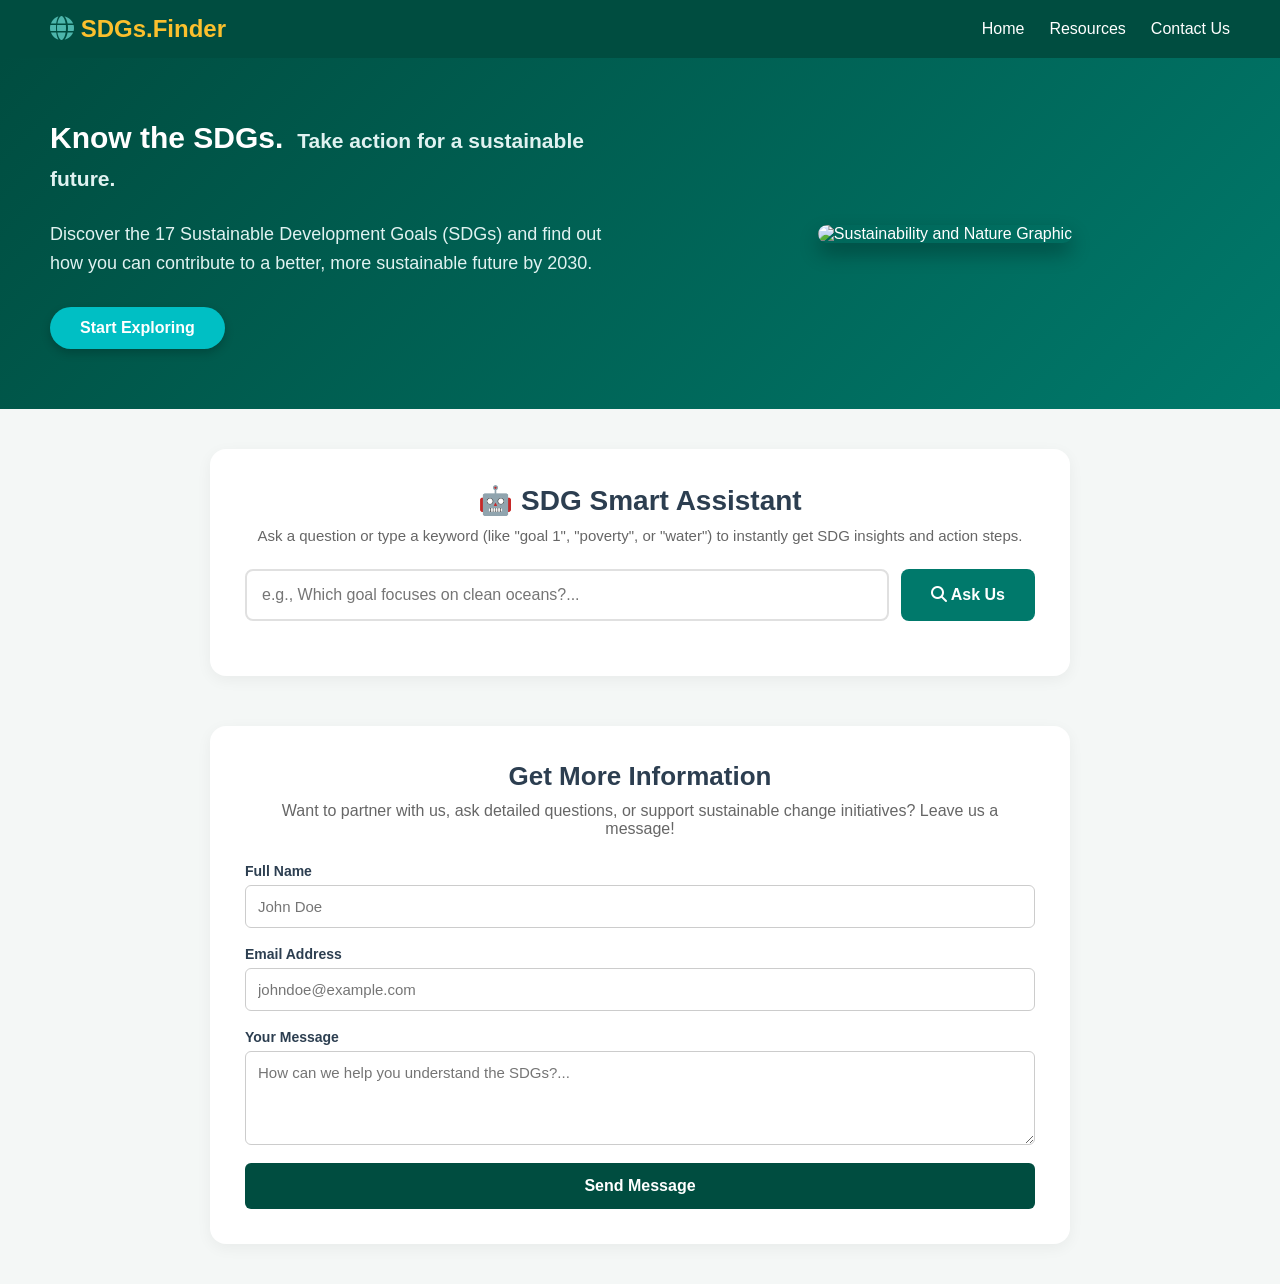
==== mini-project/index.html @ 1c34fcf6 "updated version" ====
<!DOCTYPE html>
<html lang="en">
<head>
    <meta charset="UTF-8">
    <meta name="viewport" content="width=device-width, initial-scale=1.0">
    <title>SDG AI Helper Hub</title>
    <link rel="stylesheet" href="style.css">
    <link rel="stylesheet" href="https://cdnjs.cloudflare.com/ajax/libs/font-awesome/6.4.0/css/all.min.css">
</head>
<body>

    <nav class="navbar">
    <div class="logo"><i class="fa-solid fa-globe"></i> <span class="text-brand-yellow">SDGs.Finder</div>
    <ul class="nav-links">
        <li><a href="#home">Home</a></li>
        <li><a href="https://sdgs.un.org/goals" target="_blank">Resources</a></li>
        <li><a href="#contact">Contact Us</a></li>
    </ul>
</nav>

    <header class="hero-section" id="home">
        <div class="hero-content">
            <h1>
            <span class="hero-title-large">Know the SDGs.</span><span class="hero-title-sub"> Take action for a sustainable future.</span>
        </h1>
            <p>Discover the 17 Sustainable Development Goals (SDGs) and find out how you can contribute to a better, more sustainable future by 2030.</p>
            <a href="#helper" class="cta-btn">Start Exploring</a>
        </div>
        <div class="hero-image">
            <img src="https://images.unsplash.com/photo-1542601906990-b4d3fb778b09?auto=format&fit=crop&q=80&w=600" alt="Sustainability and Nature Graphic">
        </div>
    </header>

    <main class="main-container">
        <section class="helper-box" id="helper">
            <h2>🤖 SDG Smart Assistant</h2>
            <p class="subtitle">Ask a question or type a keyword (like "goal 1", "poverty", or "water") to instantly get SDG insights and action steps.</p>
            
            <form id="sdg-form" class="search-form-group">
                <input 
                    id="sdg-prompt" 
                    placeholder="e.g., Which goal focuses on clean oceans?..." 
                    required
                >
                <button type="submit" id="ask-btn">
                    <i class="fa-solid fa-magnifying-glass"></i> Ask Us
                </button>
            </form>

            <div id="ai-response-card" class="response-card hidden">
                <div class="response-header">
                    <span class="bot-icon">🧠</span>
                    <h3>Result:</h3>
                </div>
                <p id="ai-text"></p>
            </div>
        </section>

        <section class="contact-section" id="contact">
            <h2>Get More Information</h2>
            <p>Want to partner with us, ask detailed questions, or support sustainable change initiatives? Leave us a message!</p>
            
            <form id="contact-form">
                <div class="form-group">
                    <label for="name">Full Name</label>
                    <input type="text" id="name" placeholder="John Doe" required>
                </div>
                <div class="form-group">
                    <label for="email">Email Address</label>
                    <input type="email" id="email" placeholder="johndoe@example.com" required>
                </div>
                <div class="form-group">
                    <label for="message">Your Message</label>
                    <textarea id="message" rows="4" placeholder="How can we help you understand the SDGs?..." required></textarea>
                </div>
                <button type="submit" class="submit-btn">Send Message</button>
            </form>
        </section>
    </main>

    <script src="script.js"></script>
</body>
</html>
---- mini-project/style.css ----
/* Universal Setup */
* {
    margin: 0;
    padding: 0;
    box-sizing: border-box;
    font-family: 'Segoe UI', Tahoma, Geneva, Verdana, sans-serif;
    scroll-behavior: smooth;
}

body {
    background-color: #f4f7f6;
    color: #2c3e50;
    overflow-x: hidden; /* Prevents any accidental horizontal side-scrolling on mobile */
}

/* Variables & Global Brand Accents */
:root {
    --sdg-yellow-brand: #fbc02d; 
}

/* Component 1: Navbar styling */
.navbar {
    display: flex;
    justify-content: space-between;
    align-items: center;
    padding: 15px 50px;
    background-color: #004d40;
    color: #fff;
    position: sticky;
    top: 0;
    z-index: 100;
}

.logo {
    font-size: 24px;
    font-weight: bold;
    color: #4db6ac;
}

.text-brand-yellow {
    color: var(--sdg-yellow-brand) !important;
    transition: color 0.2s ease-in-out;
}

.navbar .logo:hover .text-brand-yellow {
    color: #ffeb3b !important;
}

.nav-links {
    display: flex;
    list-style: none;
    gap: 25px;
}

.nav-links a {
    color: #fff;
    text-decoration: none;
    font-weight: 500;
    transition: color 0.2s;
}

.nav-links a:hover {
    color: #4db6ac;
}

/* Component 2: Hero Section styling */
.hero-section {
    display: flex;
    align-items: center;
    justify-content: space-between;
    padding: 60px 50px;
    background: linear-gradient(135deg, #004d40 0%, #00796b 100%);
    color: white;
    gap: 40px;
}

.hero-content {
    flex: 1;
    max-width: 600px;
}

/* Restructured Main Typography Hierarchy */
.hero-content h1 {
    line-height: 1.2;
    margin-bottom: 25px;
}

/* Primary prominent phrase (Set to inline for same-line arrangement) */
.hero-title-large {
    font-size: 30px;
    font-weight: 800;
    color: #ffffff;
    display: inline;
}

/* Secondary supportive sub-phrase (Set to inline with horizontal spacing) */
.hero-title-sub {
    font-size: 21px;
    font-weight: 600;
    color: #e0f2f1;
    display: inline;
    margin-left: 8px;
}

.hero-content p {
    font-size: 18px;
    line-height: 1.6;
    margin-bottom: 30px;
    color: #e0f2f1;
}

.cta-btn {
    display: inline-block; /* Fixed: Prevents background clipping on wrap text */
    background-color: #00bfc4;
    color: white;
    text-decoration: none;
    padding: 12px 30px;
    border-radius: 30px;
    font-weight: bold;
    font-size: 16px;
    box-shadow: 0 4px 10px rgba(0,0,0,0.2);
    transition: background 0.2s, transform 0.2s;
    text-align: center;
}

.cta-btn:hover {
    background-color: #0097a7;
}

.hero-image {
    flex: 1;
    text-align: center;
}

.hero-image img {
    max-width: 100%;
    height: auto;
    border-radius: 15px;
    box-shadow: 0 10px 20px rgba(0,0,0,0.3);
}

/* Container limits */
.main-container {
    max-width: 900px;
    margin: 0 auto;
    padding: 40px 20px;
}

/* Component 3: SDG Form Assistant styling */
.helper-box {
    background: #fff;
    padding: 35px;
    border-radius: 16px;
    box-shadow: 0 4px 15px rgba(0,0,0,0.05);
    margin-bottom: 50px;
    text-align: center;
}

.helper-box h2 { margin-bottom: 10px; font-size: 28px;}
.subtitle { color: #666; margin-bottom: 25px; font-size: 15px; }

#sdg-form {
    display: flex;
    gap: 12px;
    margin-bottom: 20px;
    width: 100%;
}

#sdg-prompt {
    flex: 1;
    padding: 15px;
    border: 2px solid #e0e0e0;
    border-radius: 8px;
    font-size: 16px;
    outline: none;
    transition: border-color 0.2s;
    min-width: 0; /* Fixed: Prevents flex inputs from popping out box sizes */
}

#sdg-prompt:focus { border-color: #00796b; }

#sdg-form button {
    padding: 15px 30px;
    background-color: #00796b;
    color: white;
    border: none;
    border-radius: 8px;
    font-weight: bold;
    font-size: 16px;
    cursor: pointer;
    white-space: nowrap; /* Fixed: Prevents 'Ask Help' text from wrapping awkwardly */
    transition: background 0.2s;
}

#sdg-form button:hover { background-color: #004d40; }

/* Response Box Layout */
.response-card {
    background-color: #e0f2f1;
    border-left: 5px solid #00796b;
    padding: 20px;
    border-radius: 8px;
    text-align: left;
    margin-top: 25px;
    animation: fadeIn 0.4s ease-out;
}

.response-header { display: flex; gap: 10px; align-items: center; margin-bottom: 8px; }
.response-header h3 { color: #004d40; font-size: 18px; }
#ai-text { line-height: 1.6; font-size: 16px; color: #004d40; }
.hidden { display: none; }

/* Integrated Action Box Typography Updates */
.response-main-text {
    font-size: 16px;
    line-height: 1.6;
    margin-bottom: 15px;
    color: #004d40;
}

.action-box {
    background-color: #ffffff;
    border-left: 4px solid var(--sdg-yellow-brand); /* Uses your root brand yellow */
    padding: 12px 15px;
    border-radius: 4px;
    font-size: 15px;
    line-height: 1.5;
    color: #2c3e50;
    box-shadow: 0 2px 6px rgba(0, 0, 0, 0.03);
    margin-top: 10px;
}

.action-box strong {
    color: #00796b;
}

/* Component 4: Contact Us Form styling */
.contact-section {
    background: #fff;
    padding: 35px;
    border-radius: 16px;
    box-shadow: 0 4px 15px rgba(0,0,0,0.05);
}

.contact-section h2 { margin-bottom: 10px; font-size: 26px; text-align: center;}
.contact-section p { margin-bottom: 25px; text-align: center; color: #666;}

.form-group {
    display: flex;
    flex-direction: column;
    margin-bottom: 18px;
    text-align: left;
}

.form-group label {
    font-weight: 600;
    margin-bottom: 6px;
    font-size: 14px;
}

.form-group input, .form-group textarea {
    padding: 12px;
    border: 1px solid #ccc;
    border-radius: 6px;
    font-size: 15px;
    outline: none;
}

.form-group input:focus, .form-group textarea:focus {
    border-color: #00796b;
}

.submit-btn {
    width: 100%;
    padding: 14px;
    background-color: #004d40;
    color: white;
    border: none;
    border-radius: 6px;
    font-size: 16px;
    font-weight: bold;
    cursor: pointer;
}

.submit-btn:hover { background-color: #002d26; }

@keyframes fadeIn {
    from { opacity: 0; transform: translateY(10px); }
    to { opacity: 1; transform: translateY(0); }
}

/* ==========================================================================
   Responsive Breakpoints (Fixes Mobile Layout Crashing)
   ========================================================================== */

@media (max-width: 768px) {
    .navbar {
        padding: 15px 20px;
    }

    .hero-section {
        flex-direction: column;
        padding: 40px 20px;
        text-align: center;
        gap: 30px;
    }

    .hero-content {
        max-width: 100%;
    }

    /* Scaling inline typography down on mobile systems cleanly to protect line flows */
    .hero-title-large {
        font-size: 26px;
    }

    .hero-title-sub {
        font-size: 18px;
        margin-left: 4px;
    }

    .hero-content p {
        font-size: 16px;
    }

    .cta-btn {
        width: 100%; /* Spans full horizontal container on small screens */
        padding: 14px 20px;
    }

    .hero-image img {
        max-width: 90%;
    }

    /* Stacks search bar on mobile screens to prevent layout breaking */
    #sdg-form {
        flex-direction: column;
        gap: 10px;
    }

    #sdg-prompt {
        width: 100%;
    }

    #sdg-form button {
        width: 100%;
        padding: 14px;
    }
}

@media (max-width: 480px) {
    .navbar {
        flex-direction: column;
        gap: 10px;
        padding: 15px 10px;
    }

    .nav-links {
        gap: 15px;
    }

    .helper-box, .contact-section {
        padding: 20px 15px;
    }
}
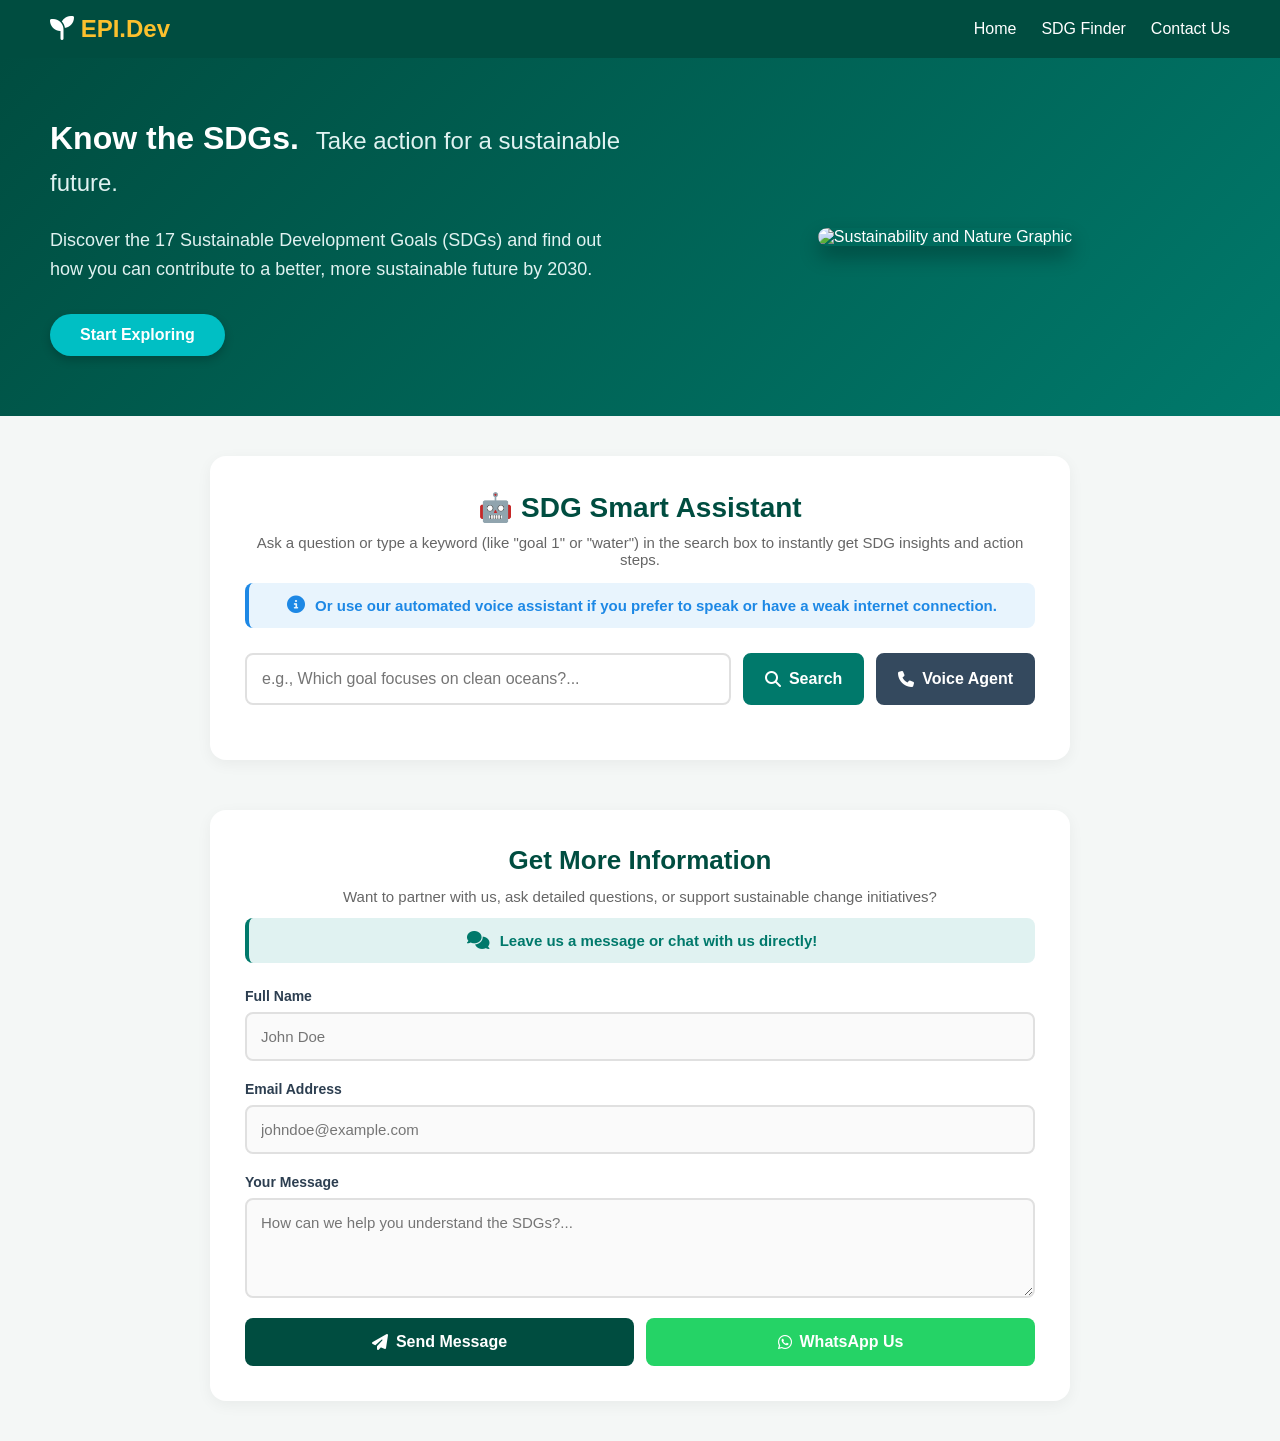
==== commit a0276248: "updated files" ====
--- a/mini-project/index.html
+++ b/mini-project/index.html
@@ -10,19 +10,20 @@
 <body>
 
     <nav class="navbar">
-    <div class="logo"><i class="fa-solid fa-globe"></i> <span class="text-brand-yellow">SDGs.Finder</div>
-    <ul class="nav-links">
-        <li><a href="#home">Home</a></li>
-        <li><a href="https://sdgs.un.org/goals" target="_blank">Resources</a></li>
-        <li><a href="#contact">Contact Us</a></li>
-    </ul>
-</nav>
+        <div class="logo"><i class="fa-solid fa-seedling"></i> <span class="text-brand-yellow">EPI.Dev</span></div>
+        <ul class="nav-links">
+            <li><a href="#home">Home</a></li>
+            <li><a href="#helper">SDG Finder</a></li>
+            <li><a href="#contact">Contact Us</a></li>
+        </ul>
+    </nav>
 
     <header class="hero-section" id="home">
         <div class="hero-content">
             <h1>
-            <span class="hero-title-large">Know the SDGs.</span><span class="hero-title-sub"> Take action for a sustainable future.</span>
-        </h1>
+                <span class="hero-title-large">Know the SDGs.</span>
+                <span class="hero-title-sub">Take action for a sustainable future.</span>
+            </h1>
             <p>Discover the 17 Sustainable Development Goals (SDGs) and find out how you can contribute to a better, more sustainable future by 2030.</p>
             <a href="#helper" class="cta-btn">Start Exploring</a>
         </div>
@@ -34,23 +35,32 @@
     <main class="main-container">
         <section class="helper-box" id="helper">
             <h2>🤖 SDG Smart Assistant</h2>
-            <p class="subtitle">Ask a question or type a keyword (like "goal 1", "poverty", or "water") to instantly get SDG insights and action steps.</p>
+            <p class="subtitle">Ask a question or type a keyword (like "goal 1" or "water") in the search box to instantly get SDG insights and action steps.</p>
             
-            <form id="sdg-form" class="search-form-group">
+            <p class="highlight-note bg-blue">
+                <i class="fa-solid fa-circle-info"></i> Or use our automated voice assistant if you prefer to speak or have a weak internet connection.
+            </p>
+            
+            <form id="sdg-form">
                 <input 
                     id="sdg-prompt" 
                     placeholder="e.g., Which goal focuses on clean oceans?..." 
                     required
                 >
-                <button type="submit" id="ask-btn">
-                    <i class="fa-solid fa-magnifying-glass"></i> Ask Us
-                </button>
+                <div class="assistant-actions">
+                    <button type="submit" id="ask-btn">
+                        <i class="fa-solid fa-magnifying-glass"></i> Search
+                    </button>
+                    <a href="tel:+1234567890" class="voice-btn">
+                        <i class="fa-solid fa-phone"></i> Voice Agent
+                    </a>
+                </div>
             </form>
 
             <div id="ai-response-card" class="response-card hidden">
                 <div class="response-header">
                     <span class="bot-icon">🧠</span>
-                    <h3>Result:</h3>
+                    <h3>Key Insights:</h3>
                 </div>
                 <p id="ai-text"></p>
             </div>
@@ -58,22 +68,36 @@
 
         <section class="contact-section" id="contact">
             <h2>Get More Information</h2>
-            <p>Want to partner with us, ask detailed questions, or support sustainable change initiatives? Leave us a message!</p>
+            <p class="form-description">Want to partner with us, ask detailed questions, or support sustainable change initiatives?</p>
+            
+            <p class="highlight-note bg-teal">
+                <i class="fa-solid fa-comments"></i> Leave us a message or chat with us directly!
+            </p>
             
             <form id="contact-form">
                 <div class="form-group">
                     <label for="name">Full Name</label>
                     <input type="text" id="name" placeholder="John Doe" required>
                 </div>
+                
                 <div class="form-group">
                     <label for="email">Email Address</label>
                     <input type="email" id="email" placeholder="johndoe@example.com" required>
                 </div>
+                
                 <div class="form-group">
                     <label for="message">Your Message</label>
                     <textarea id="message" rows="4" placeholder="How can we help you understand the SDGs?..." required></textarea>
                 </div>
-                <button type="submit" class="submit-btn">Send Message</button>
+                
+                <div class="contact-actions">
+                    <button type="submit" class="submit-btn">
+                        <i class="fa-solid fa-paper-plane"></i> Send Message
+                    </button>
+                    <a href="https://wa.me/243919417?text=Hello!%20I'm%20interested%20in%20learning%20more%20about%20the%20SDGs." target="_blank" class="whatsapp-btn">
+                        <i class="fa-brands fa-whatsapp"></i> WhatsApp Us
+                    </a>
+                </div>
             </form>
         </section>
     </main>
--- a/mini-project/style.css
+++ b/mini-project/style.css
@@ -1,4 +1,6 @@
-/* Universal Setup */
+/* ==========================================================================
+   1. Universal Setup & Global Accent Variables
+   ========================================================================== */
 * {
     margin: 0;
     padding: 0;
@@ -10,15 +12,16 @@
 body {
     background-color: #f4f7f6;
     color: #2c3e50;
-    overflow-x: hidden; /* Prevents any accidental horizontal side-scrolling on mobile */
-}
-
-/* Variables & Global Brand Accents */
+    overflow-x: hidden;
+}
+
 :root {
     --sdg-yellow-brand: #fbc02d; 
 }
 
-/* Component 1: Navbar styling */
+/* ==========================================================================
+   2. Component 1: Navbar Styling
+   ========================================================================== */
 .navbar {
     display: flex;
     justify-content: space-between;
@@ -34,7 +37,7 @@
 .logo {
     font-size: 24px;
     font-weight: bold;
-    color: #4db6ac;
+    color: #fff;
 }
 
 .text-brand-yellow {
@@ -63,7 +66,9 @@
     color: #4db6ac;
 }
 
-/* Component 2: Hero Section styling */
+/* ==========================================================================
+   3. Component 2: Hero Section Styling
+   ========================================================================== */
 .hero-section {
     display: flex;
     align-items: center;
@@ -76,27 +81,24 @@
 
 .hero-content {
     flex: 1;
-    max-width: 600px;
-}
-
-/* Restructured Main Typography Hierarchy */
+    max-width: 650px;
+}
+
 .hero-content h1 {
-    line-height: 1.2;
+    line-height: 1.3;
     margin-bottom: 25px;
 }
 
-/* Primary prominent phrase (Set to inline for same-line arrangement) */
 .hero-title-large {
-    font-size: 30px;
+    font-size: 32px;
     font-weight: 800;
     color: #ffffff;
     display: inline;
 }
 
-/* Secondary supportive sub-phrase (Set to inline with horizontal spacing) */
 .hero-title-sub {
-    font-size: 21px;
-    font-weight: 600;
+    font-size: 24px;
+    font-weight: 400;
     color: #e0f2f1;
     display: inline;
     margin-left: 8px;
@@ -110,7 +112,7 @@
 }
 
 .cta-btn {
-    display: inline-block; /* Fixed: Prevents background clipping on wrap text */
+    display: inline-block;
     background-color: #00bfc4;
     color: white;
     text-decoration: none;
@@ -139,14 +141,15 @@
     box-shadow: 0 10px 20px rgba(0,0,0,0.3);
 }
 
-/* Container limits */
 .main-container {
     max-width: 900px;
     margin: 0 auto;
     padding: 40px 20px;
 }
 
-/* Component 3: SDG Form Assistant styling */
+/* ==========================================================================
+   4. Component 3: SDG Assistant Form Section
+   ========================================================================== */
 .helper-box {
     background: #fff;
     padding: 35px;
@@ -156,45 +159,122 @@
     text-align: center;
 }
 
-.helper-box h2 { margin-bottom: 10px; font-size: 28px;}
-.subtitle { color: #666; margin-bottom: 25px; font-size: 15px; }
+.helper-box h2 { 
+    margin-bottom: 10px; 
+    font-size: 28px;
+    color: #004d40;
+}
+
+.subtitle { 
+    color: #666; 
+    margin-bottom: 15px; 
+    font-size: 15px; 
+}
 
 #sdg-form {
     display: flex;
+    flex-direction: column;
     gap: 12px;
     margin-bottom: 20px;
     width: 100%;
 }
 
 #sdg-prompt {
-    flex: 1;
+    width: 100%;
     padding: 15px;
     border: 2px solid #e0e0e0;
     border-radius: 8px;
     font-size: 16px;
     outline: none;
     transition: border-color 0.2s;
-    min-width: 0; /* Fixed: Prevents flex inputs from popping out box sizes */
-}
-
-#sdg-prompt:focus { border-color: #00796b; }
-
-#sdg-form button {
-    padding: 15px 30px;
-    background-color: #00796b;
-    color: white;
-    border: none;
-    border-radius: 8px;
+}
+
+#sdg-prompt:focus { 
+    border-color: #00796b; 
+}
+
+.assistant-actions {
+    display: flex;
+    gap: 12px;
+    width: 100%;
+}
+
+#sdg-form button, .voice-btn {
+    flex: 1;
+    padding: 15px 20px;
     font-weight: bold;
     font-size: 16px;
+    border-radius: 8px;
+    text-align: center;
+    text-decoration: none;
+    white-space: nowrap;
+    transition: background-color 0.2s, border-color 0.2s, color 0.2s;
+    display: inline-flex;
+    align-items: center;
+    justify-content: center;
+    gap: 8px;
     cursor: pointer;
-    white-space: nowrap; /* Fixed: Prevents 'Ask Help' text from wrapping awkwardly */
-    transition: background 0.2s;
-}
-
-#sdg-form button:hover { background-color: #004d40; }
-
-/* Response Box Layout */
+}
+
+#sdg-form button {
+    background-color: #00796b;
+    color: white;
+    border: 2px solid #00796b;
+}
+
+#sdg-form button:hover { 
+    background-color: #004d40; 
+    border-color: #004d40;
+}
+
+.voice-btn {
+    background-color: #34495e;
+    color: white;
+    border: 2px solid #34495e;
+}
+
+.voice-btn:hover {
+    background-color: var(--sdg-yellow-brand);
+    border-color: var(--sdg-yellow-brand);
+    color: #2c3e50;
+}
+
+/* ==========================================================================
+   5. Fixed: Notice Highlights (Makes Sentences Noticeable)
+   ========================================================================== */
+.highlight-note {
+    display: flex;
+    align-items: center;
+    justify-content: center;
+    gap: 10px;
+    padding: 12px 20px;
+    border-radius: 8px;
+    font-size: 15px;
+    font-weight: 600;
+    margin-bottom: 25px;
+    line-height: 1.4;
+}
+
+.highlight-note i {
+    font-size: 18px;
+}
+
+/* Custom background styles to fit layout context */
+.bg-blue {
+    background-color: #e8f4fd;
+    color: #1d88e5;
+    border-left: 4px solid #1d88e5;
+}
+
+.bg-teal {
+    background-color: #e0f2f1;
+    color: #00796b;
+    border-left: 4px solid #00796b;
+}
+
+/* ==========================================================================
+   6. Dynamic Response Elements
+   ========================================================================== */
 .response-card {
     background-color: #e0f2f1;
     border-left: 5px solid #00796b;
@@ -205,36 +285,31 @@
     animation: fadeIn 0.4s ease-out;
 }
 
-.response-header { display: flex; gap: 10px; align-items: center; margin-bottom: 8px; }
-.response-header h3 { color: #004d40; font-size: 18px; }
-#ai-text { line-height: 1.6; font-size: 16px; color: #004d40; }
-.hidden { display: none; }
-
-/* Integrated Action Box Typography Updates */
-.response-main-text {
-    font-size: 16px;
-    line-height: 1.6;
-    margin-bottom: 15px;
-    color: #004d40;
-}
-
-.action-box {
-    background-color: #ffffff;
-    border-left: 4px solid var(--sdg-yellow-brand); /* Uses your root brand yellow */
-    padding: 12px 15px;
-    border-radius: 4px;
-    font-size: 15px;
-    line-height: 1.5;
-    color: #2c3e50;
-    box-shadow: 0 2px 6px rgba(0, 0, 0, 0.03);
-    margin-top: 10px;
-}
-
-.action-box strong {
-    color: #00796b;
-}
-
-/* Component 4: Contact Us Form styling */
+.response-header { 
+    display: flex; 
+    gap: 10px; 
+    align-items: center; 
+    margin-bottom: 8px; 
+}
+
+.response-header h3 { 
+    color: #004d40; 
+    font-size: 18px; 
+}
+
+#ai-text { 
+    line-height: 1.6; 
+    font-size: 16px; 
+    color: #004d40; 
+}
+
+.hidden { 
+    display: none; 
+}
+
+/* ==========================================================================
+   7. Component 4: Contact Us Form Section
+   ========================================================================== */
 .contact-section {
     background: #fff;
     padding: 35px;
@@ -242,47 +317,95 @@
     box-shadow: 0 4px 15px rgba(0,0,0,0.05);
 }
 
-.contact-section h2 { margin-bottom: 10px; font-size: 26px; text-align: center;}
-.contact-section p { margin-bottom: 25px; text-align: center; color: #666;}
+.contact-section h2 { 
+    margin-bottom: 10px; 
+    font-size: 26px; 
+    text-align: center;
+    color: #004d40;
+}
+
+.form-description { 
+    margin-bottom: 10px; 
+    text-align: center; 
+    color: #666;
+    font-size: 15px;
+    line-height: 1.5;
+}
 
 .form-group {
     display: flex;
     flex-direction: column;
-    margin-bottom: 18px;
+    margin-bottom: 20px;
+    width: 100%;
     text-align: left;
 }
 
 .form-group label {
     font-weight: 600;
-    margin-bottom: 6px;
+    margin-bottom: 8px;
     font-size: 14px;
+    color: #2c3e50;
 }
 
 .form-group input, .form-group textarea {
-    padding: 12px;
-    border: 1px solid #ccc;
-    border-radius: 6px;
+    width: 100%; 
+    padding: 14px;
+    border: 2px solid #e0e0e0;
+    border-radius: 8px;
     font-size: 15px;
     outline: none;
+    transition: border-color 0.2s;
+    background-color: #fafafa;
 }
 
 .form-group input:focus, .form-group textarea:focus {
     border-color: #00796b;
-}
-
-.submit-btn {
+    background-color: #ffffff;
+}
+
+.contact-actions {
+    display: flex;
+    gap: 12px;
     width: 100%;
-    padding: 14px;
-    background-color: #004d40;
-    color: white;
-    border: none;
-    border-radius: 6px;
+    margin-top: 10px;
+}
+
+.submit-btn, .whatsapp-btn {
+    flex: 1;
+    padding: 15px;
     font-size: 16px;
     font-weight: bold;
+    border-radius: 8px;
+    text-align: center;
+    text-decoration: none;
+    display: inline-flex;
+    align-items: center;
+    justify-content: center;
+    gap: 8px;
+    white-space: nowrap;
+    transition: background-color 0.2s, transform 0.1s;
     cursor: pointer;
 }
 
-.submit-btn:hover { background-color: #002d26; }
+.submit-btn {
+    background-color: #004d40;
+    color: white;
+    border: none;
+}
+
+.submit-btn:hover { 
+    background-color: #002d26; 
+}
+
+.whatsapp-btn {
+    background-color: #25d366;
+    color: white;
+    border: none;
+}
+
+.whatsapp-btn:hover {
+    background-color: #128c7e;
+}
 
 @keyframes fadeIn {
     from { opacity: 0; transform: translateY(10px); }
@@ -290,9 +413,8 @@
 }
 
 /* ==========================================================================
-   Responsive Breakpoints (Fixes Mobile Layout Crashing)
-   ========================================================================== */
-
+   8. Responsive Mobile Media Queries
+   ========================================================================== */
 @media (max-width: 768px) {
     .navbar {
         padding: 15px 20px;
@@ -309,14 +431,15 @@
         max-width: 100%;
     }
 
-    /* Scaling inline typography down on mobile systems cleanly to protect line flows */
     .hero-title-large {
-        font-size: 26px;
+        font-size: 32px;
+        display: block;
     }
 
     .hero-title-sub {
-        font-size: 18px;
-        margin-left: 4px;
+        font-size: 20px;
+        margin-left: 0;
+        display: block;
     }
 
     .hero-content p {
@@ -324,27 +447,22 @@
     }
 
     .cta-btn {
-        width: 100%; /* Spans full horizontal container on small screens */
-        padding: 14px 20px;
+        width: 100%;
     }
 
     .hero-image img {
-        max-width: 90%;
-    }
-
-    /* Stacks search bar on mobile screens to prevent layout breaking */
-    #sdg-form {
+        max-width: 100%;
+    }
+
+    .highlight-note {
+        flex-direction: column;
+        text-align: center;
+        padding: 15px;
+    }
+
+    .assistant-actions, .contact-actions {
         flex-direction: column;
         gap: 10px;
-    }
-
-    #sdg-prompt {
-        width: 100%;
-    }
-
-    #sdg-form button {
-        width: 100%;
-        padding: 14px;
     }
 }
 
@@ -360,6 +478,16 @@
     }
 
     .helper-box, .contact-section {
-        padding: 20px 15px;
+        padding: 25px 15px;
+    }
+}
+
+/* Desktop System Layout Balancing */
+@media (min-width: 769px) {
+    #sdg-form {
+        flex-direction: row;
+    }
+    .assistant-actions {
+        width: auto;
     }
 }
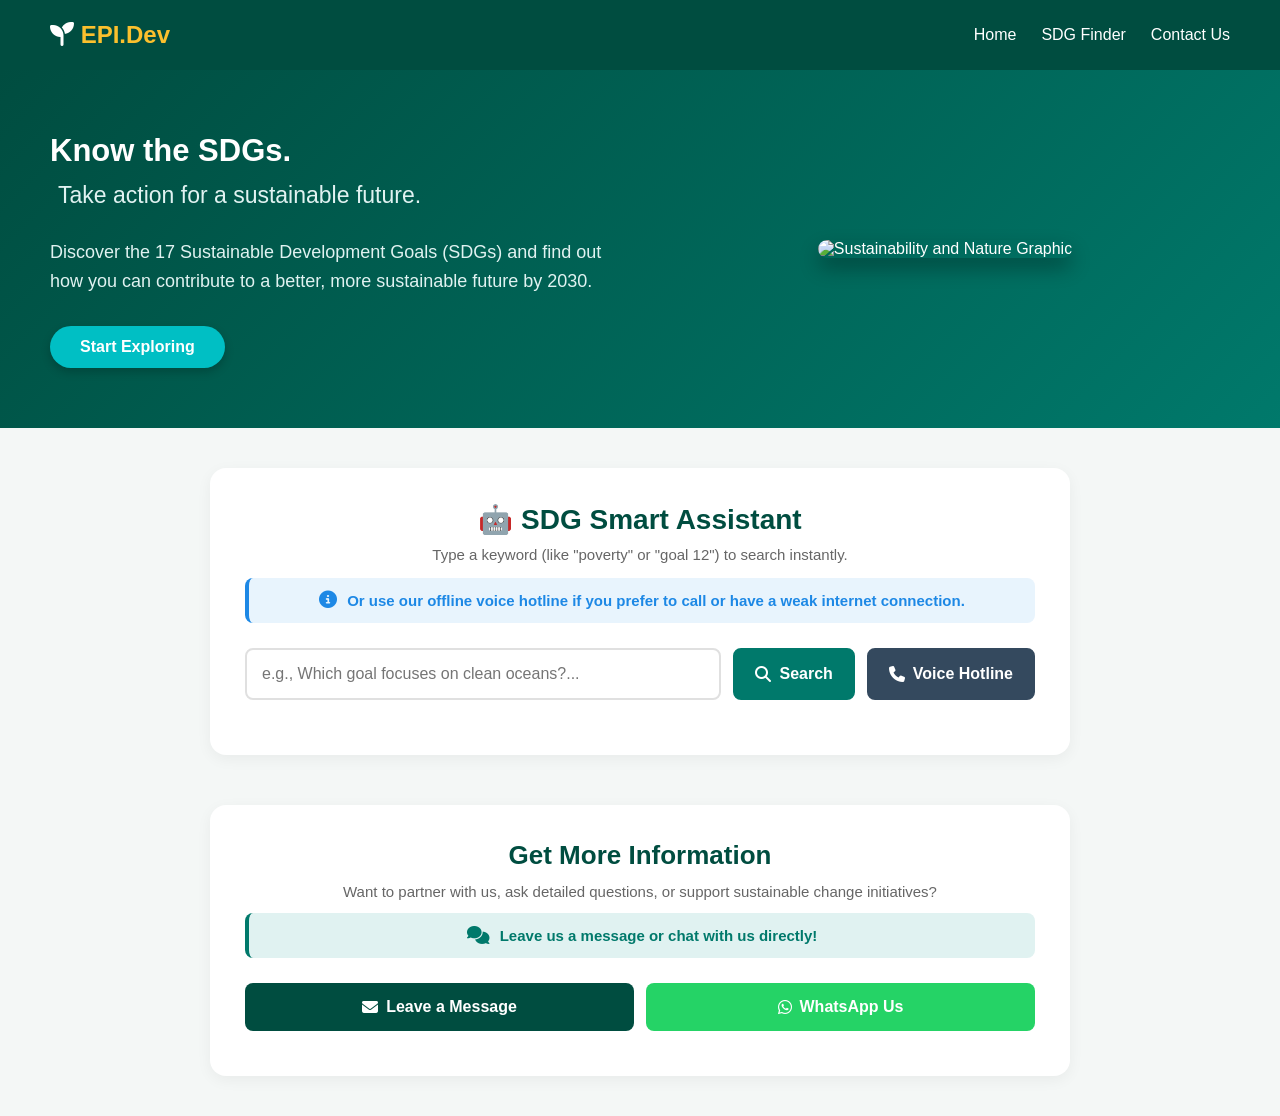
==== commit 8923ae31: "updated version" ====
--- a/mini-project/index.html
+++ b/mini-project/index.html
@@ -35,10 +35,10 @@
     <main class="main-container">
         <section class="helper-box" id="helper">
             <h2>🤖 SDG Smart Assistant</h2>
-            <p class="subtitle">Ask a question or type a keyword (like "goal 1" or "water") in the search box to instantly get SDG insights and action steps.</p>
+            <p class="subtitle">Type a keyword (like "poverty" or "goal 12") to search instantly.</p>
             
             <p class="highlight-note bg-blue">
-                <i class="fa-solid fa-circle-info"></i> Or use our automated voice assistant if you prefer to speak or have a weak internet connection.
+                <i class="fa-solid fa-circle-info"></i> Or use our offline voice hotline if you prefer to call or have a weak internet connection.
             </p>
             
             <form id="sdg-form">
@@ -52,7 +52,7 @@
                         <i class="fa-solid fa-magnifying-glass"></i> Search
                     </button>
                     <a href="tel:+1234567890" class="voice-btn">
-                        <i class="fa-solid fa-phone"></i> Voice Agent
+                        <i class="fa-solid fa-phone"></i> Voice Hotline
                     </a>
                 </div>
             </form>
@@ -74,29 +74,35 @@
                 <i class="fa-solid fa-comments"></i> Leave us a message or chat with us directly!
             </p>
             
+            <div class="contact-actions">
+                <button type="button" id="toggle-message-btn" class="submit-btn">
+                    <i class="fa-solid fa-envelope"></i> Leave a Message
+                </button>
+                <a href="https://wa.me/243919417?text=Hello!%20I'm%20interested%20in%20learning%20more%20about%20the%20SDGs." target="_blank" class="whatsapp-btn">
+                    <i class="fa-brands fa-whatsapp"></i> WhatsApp Us
+                </a>
+            </div>
+
             <form id="contact-form">
-                <div class="form-group">
-                    <label for="name">Full Name</label>
-                    <input type="text" id="name" placeholder="John Doe" required>
-                </div>
-                
-                <div class="form-group">
-                    <label for="email">Email Address</label>
-                    <input type="email" id="email" placeholder="johndoe@example.com" required>
-                </div>
-                
-                <div class="form-group">
-                    <label for="message">Your Message</label>
-                    <textarea id="message" rows="4" placeholder="How can we help you understand the SDGs?..." required></textarea>
-                </div>
-                
-                <div class="contact-actions">
-                    <button type="submit" class="submit-btn">
-                        <i class="fa-solid fa-paper-plane"></i> Send Message
+                <div class="form-fields-wrapper hidden" id="form-fields">
+                    <div class="form-group">
+                        <label for="name">Full Name</label>
+                        <input type="text" id="name" placeholder="John Doe" required>
+                    </div>
+                    
+                    <div class="form-group">
+                        <label for="email">Email Address</label>
+                        <input type="email" id="email" placeholder="johndoe@example.com" required>
+                    </div>
+                    
+                    <div class="form-group">
+                        <label for="message">Your Message</label>
+                        <textarea id="message" rows="4" placeholder="How can we help you understand the SDGs?..." required></textarea>
+                    </div>
+                    
+                    <button type="submit" class="submit-btn final-send-btn">
+                        <i class="fa-solid fa-paper-plane"></i> Send Message Now
                     </button>
-                    <a href="https://wa.me/243919417?text=Hello!%20I'm%20interested%20in%20learning%20more%20about%20the%20SDGs." target="_blank" class="whatsapp-btn">
-                        <i class="fa-brands fa-whatsapp"></i> WhatsApp Us
-                    </a>
                 </div>
             </form>
         </section>
--- a/mini-project/style.css
+++ b/mini-project/style.css
@@ -32,6 +32,7 @@
     position: sticky;
     top: 0;
     z-index: 100;
+    height: 70px;
 }
 
 .logo {
@@ -77,6 +78,7 @@
     background: linear-gradient(135deg, #004d40 0%, #00796b 100%);
     color: white;
     gap: 40px;
+    scroll-margin-top: 70px;
 }
 
 .hero-content {
@@ -90,17 +92,17 @@
 }
 
 .hero-title-large {
-    font-size: 32px;
+    font-size: 31px;
     font-weight: 800;
     color: #ffffff;
-    display: inline;
+    display: inline-block;
 }
 
 .hero-title-sub {
-    font-size: 24px;
+    font-size: 23px;
     font-weight: 400;
     color: #e0f2f1;
-    display: inline;
+    display: inline-block;
     margin-left: 8px;
 }
 
@@ -157,6 +159,7 @@
     box-shadow: 0 4px 15px rgba(0,0,0,0.05);
     margin-bottom: 50px;
     text-align: center;
+    scroll-margin-top: 90px; 
 }
 
 .helper-box h2 { 
@@ -240,7 +243,7 @@
 }
 
 /* ==========================================================================
-   5. Fixed: Notice Highlights (Makes Sentences Noticeable)
+   5. Notice Highlights
    ========================================================================== */
 .highlight-note {
     display: flex;
@@ -259,7 +262,6 @@
     font-size: 18px;
 }
 
-/* Custom background styles to fit layout context */
 .bg-blue {
     background-color: #e8f4fd;
     color: #1d88e5;
@@ -303,8 +305,9 @@
     color: #004d40; 
 }
 
+/* Global Functional Utility Class */
 .hidden { 
-    display: none; 
+    display: none !important; 
 }
 
 /* ==========================================================================
@@ -315,6 +318,7 @@
     padding: 35px;
     border-radius: 16px;
     box-shadow: 0 4px 15px rgba(0,0,0,0.05);
+    scroll-margin-top: 90px;
 }
 
 .contact-section h2 { 
@@ -332,42 +336,13 @@
     line-height: 1.5;
 }
 
-.form-group {
-    display: flex;
-    flex-direction: column;
-    margin-bottom: 20px;
-    width: 100%;
-    text-align: left;
-}
-
-.form-group label {
-    font-weight: 600;
-    margin-bottom: 8px;
-    font-size: 14px;
-    color: #2c3e50;
-}
-
-.form-group input, .form-group textarea {
-    width: 100%; 
-    padding: 14px;
-    border: 2px solid #e0e0e0;
-    border-radius: 8px;
-    font-size: 15px;
-    outline: none;
-    transition: border-color 0.2s;
-    background-color: #fafafa;
-}
-
-.form-group input:focus, .form-group textarea:focus {
-    border-color: #00796b;
-    background-color: #ffffff;
-}
-
+/* Form Action Button Grid Wrapper */
 .contact-actions {
     display: flex;
     gap: 12px;
     width: 100%;
     margin-top: 10px;
+    margin-bottom: 10px;
 }
 
 .submit-btn, .whatsapp-btn {
@@ -407,6 +382,50 @@
     background-color: #128c7e;
 }
 
+/* Dynamic Hidden Input Sub-form Fields Wrapper */
+.form-fields-wrapper {
+    margin-top: 25px;
+    padding-top: 15px;
+    border-top: 1px dashed #e0e0e0;
+    animation: fadeIn 0.4s ease-out;
+}
+
+.form-group {
+    display: flex;
+    flex-direction: column;
+    margin-bottom: 20px;
+    width: 100%;
+    text-align: left;
+}
+
+.form-group label {
+    font-weight: 600;
+    margin-bottom: 8px;
+    font-size: 14px;
+    color: #2c3e50;
+}
+
+.form-group input, .form-group textarea {
+    width: 100%; 
+    padding: 14px;
+    border: 2px solid #e0e0e0;
+    border-radius: 8px;
+    font-size: 15px;
+    outline: none;
+    transition: border-color 0.2s;
+    background-color: #fafafa;
+}
+
+.form-group input:focus, .form-group textarea:focus {
+    border-color: #00796b;
+    background-color: #ffffff;
+}
+
+.final-send-btn {
+    width: 100%;
+    margin-top: 5px;
+}
+
 @keyframes fadeIn {
     from { opacity: 0; transform: translateY(10px); }
     to { opacity: 1; transform: translateY(0); }
@@ -482,7 +501,6 @@
     }
 }
 
-/* Desktop System Layout Balancing */
 @media (min-width: 769px) {
     #sdg-form {
         flex-direction: row;
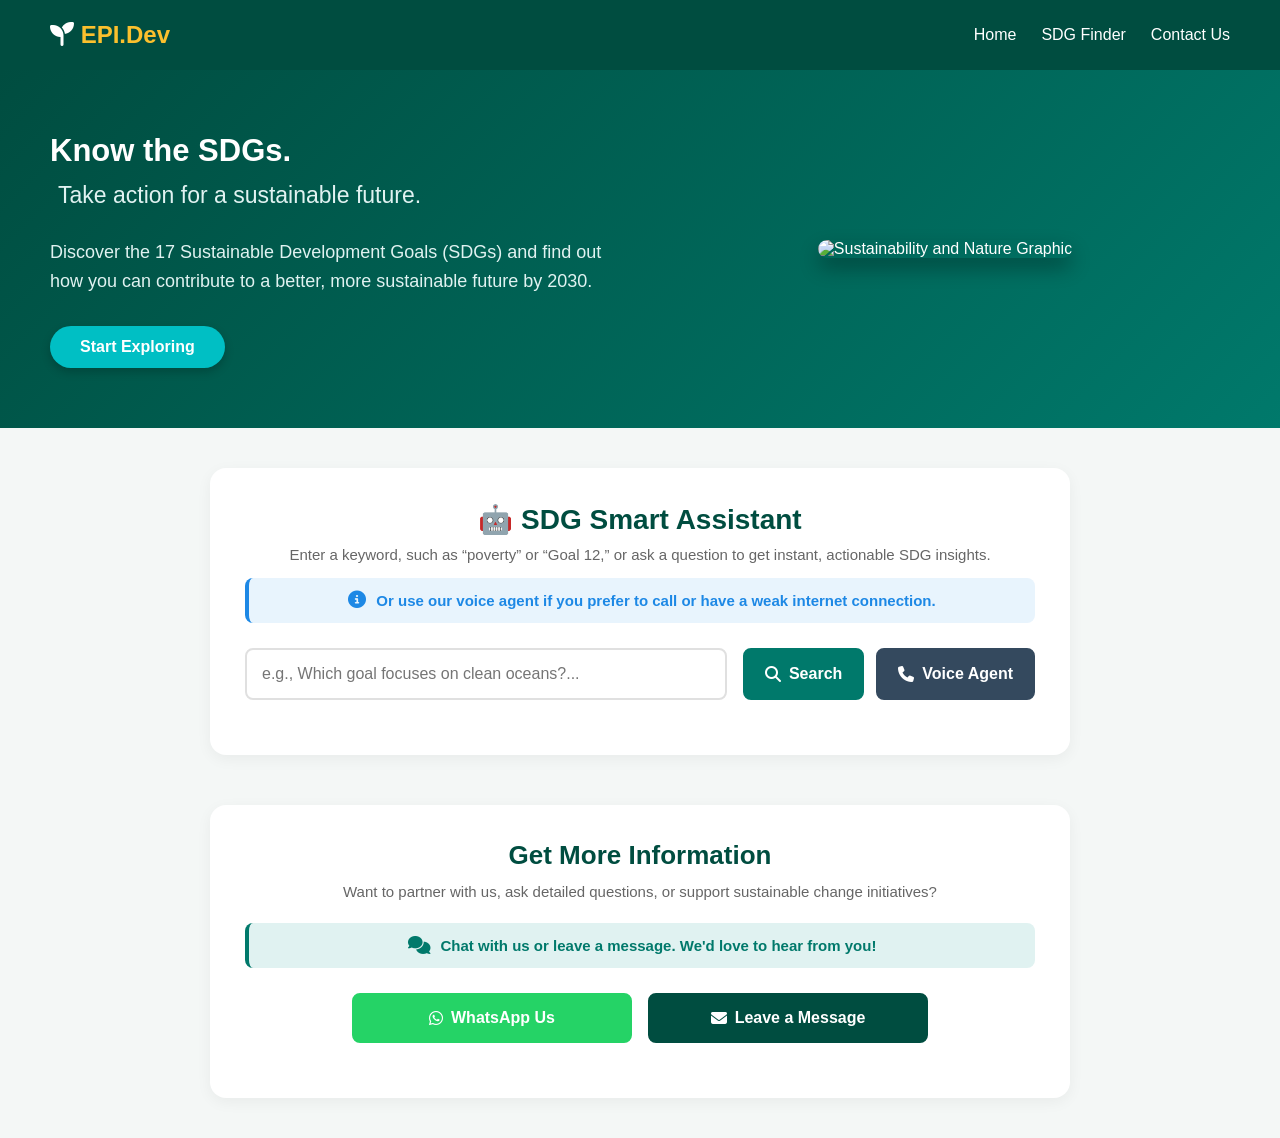
==== commit c6aa0e74: "minor edits" ====
--- a/mini-project/index.html
+++ b/mini-project/index.html
@@ -35,10 +35,10 @@
     <main class="main-container">
         <section class="helper-box" id="helper">
             <h2>🤖 SDG Smart Assistant</h2>
-            <p class="subtitle">Type a keyword (like "poverty" or "goal 12") to search instantly.</p>
+            <p class="subtitle">Enter a keyword, such as “poverty” or “Goal 12,” or ask a question to get instant, actionable SDG insights.</p>
             
             <p class="highlight-note bg-blue">
-                <i class="fa-solid fa-circle-info"></i> Or use our offline voice hotline if you prefer to call or have a weak internet connection.
+                <i class="fa-solid fa-circle-info"></i> Or use our voice agent if you prefer to call or have a weak internet connection.
             </p>
             
             <form id="sdg-form">
@@ -52,7 +52,7 @@
                         <i class="fa-solid fa-magnifying-glass"></i> Search
                     </button>
                     <a href="tel:+1234567890" class="voice-btn">
-                        <i class="fa-solid fa-phone"></i> Voice Hotline
+                        <i class="fa-solid fa-phone"></i> Voice Agent
                     </a>
                 </div>
             </form>
@@ -71,16 +71,17 @@
             <p class="form-description">Want to partner with us, ask detailed questions, or support sustainable change initiatives?</p>
             
             <p class="highlight-note bg-teal">
-                <i class="fa-solid fa-comments"></i> Leave us a message or chat with us directly!
+                <i class="fa-solid fa-comments"></i> Chat with us or leave a message. We'd love to hear from you!
             </p>
             
             <div class="contact-actions">
+                <a href="https://wa.me/243919417?text=Hello!%20I'm%20interested%20in%20learning%20more%20about%20the%20SDGs." target="_blank" class="whatsapp-btn">
+                    <i class="fa-brands fa-whatsapp"></i> WhatsApp Us
+                </a>
+                
                 <button type="button" id="toggle-message-btn" class="submit-btn">
                     <i class="fa-solid fa-envelope"></i> Leave a Message
                 </button>
-                <a href="https://wa.me/243919417?text=Hello!%20I'm%20interested%20in%20learning%20more%20about%20the%20SDGs." target="_blank" class="whatsapp-btn">
-                    <i class="fa-brands fa-whatsapp"></i> WhatsApp Us
-                </a>
             </div>
 
             <form id="contact-form">
--- a/mini-project/style.css
+++ b/mini-project/style.css
@@ -159,7 +159,7 @@
     box-shadow: 0 4px 15px rgba(0,0,0,0.05);
     margin-bottom: 50px;
     text-align: center;
-    scroll-margin-top: 90px; 
+    scroll-margin-top: 100px; 
 }
 
 .helper-box h2 { 
@@ -177,7 +177,7 @@
 #sdg-form {
     display: flex;
     flex-direction: column;
-    gap: 12px;
+    gap: 16px;
     margin-bottom: 20px;
     width: 100%;
 }
@@ -305,6 +305,22 @@
     color: #004d40; 
 }
 
+.response-main-text {
+    font-size: 16px;
+    font-weight: 600;
+    margin-bottom: 12px;
+}
+
+.action-box {
+    background-color: rgba(255, 255, 255, 0.6);
+    border-left: 4px solid #004d40;
+    padding: 15px;
+    border-radius: 4px;
+    font-size: 15px;
+    margin-top: 10px;
+    color: #2c3e50;
+}
+
 /* Global Functional Utility Class */
 .hidden { 
     display: none !important; 
@@ -318,7 +334,7 @@
     padding: 35px;
     border-radius: 16px;
     box-shadow: 0 4px 15px rgba(0,0,0,0.05);
-    scroll-margin-top: 90px;
+    scroll-margin-top: 100px;
 }
 
 .contact-section h2 { 
@@ -329,25 +345,29 @@
 }
 
 .form-description { 
-    margin-bottom: 10px; 
+    margin-bottom: 20px; 
     text-align: center; 
     color: #666;
     font-size: 15px;
     line-height: 1.5;
 }
 
-/* Form Action Button Grid Wrapper */
+/* Unified Button Cluster Wrapper */
 .contact-actions {
     display: flex;
-    gap: 12px;
-    width: 100%;
-    margin-top: 10px;
-    margin-bottom: 10px;
-}
-
+    gap: 16px;
+    width: 100%;
+    margin: 20px 0;
+    justify-content: center;
+    align-items: center;
+}
+
+/* Shared button class to equalize <a> links and <button> inputs */
 .submit-btn, .whatsapp-btn {
     flex: 1;
-    padding: 15px;
+    max-width: 280px; 
+    height: 50px;     
+    padding: 0 20px;
     font-size: 16px;
     font-weight: bold;
     border-radius: 8px;
@@ -358,41 +378,51 @@
     justify-content: center;
     gap: 8px;
     white-space: nowrap;
-    transition: background-color 0.2s, transform 0.1s;
+    transition: background-color 0.2s, border-color 0.2s, transform 0.1s;
     cursor: pointer;
+    box-sizing: border-box; 
 }
 
 .submit-btn {
     background-color: #004d40;
     color: white;
-    border: none;
+    border: 2px solid #004d40;
 }
 
 .submit-btn:hover { 
     background-color: #002d26; 
+    border-color: #002d26;
 }
 
 .whatsapp-btn {
     background-color: #25d366;
     color: white;
-    border: none;
+    border: 2px solid #25d366;
 }
 
 .whatsapp-btn:hover {
     background-color: #128c7e;
-}
-
-/* Dynamic Hidden Input Sub-form Fields Wrapper */
+    border-color: #128c7e;
+}
+
+/* Sub-Form Structural Context Blocks */
 .form-fields-wrapper {
     margin-top: 25px;
-    padding-top: 15px;
+    padding-top: 25px;
     border-top: 1px dashed #e0e0e0;
     animation: fadeIn 0.4s ease-out;
+    width: 100%;
+    display: block; 
+}
+
+#contact-form {
+    width: 100%;
+    display: block;
 }
 
 .form-group {
     display: flex;
-    flex-direction: column;
+    flex-direction: column; 
     margin-bottom: 20px;
     width: 100%;
     text-align: left;
@@ -403,27 +433,34 @@
     margin-bottom: 8px;
     font-size: 14px;
     color: #2c3e50;
-}
-
-.form-group input, .form-group textarea {
-    width: 100%; 
+    display: block;
+}
+
+/* Force elements to behave within boundaries */
+.form-group input, 
+.form-group textarea {
+    width: 100% !important; 
+    max-width: 100%;
     padding: 14px;
     border: 2px solid #e0e0e0;
     border-radius: 8px;
     font-size: 15px;
     outline: none;
-    transition: border-color 0.2s;
+    transition: border-color 0.2s, background-color 0.2s;
     background-color: #fafafa;
-}
-
-.form-group input:focus, .form-group textarea:focus {
+    box-sizing: border-box; 
+}
+
+.form-group input:focus, 
+.form-group textarea:focus {
     border-color: #00796b;
     background-color: #ffffff;
 }
 
 .final-send-btn {
-    width: 100%;
-    margin-top: 5px;
+    width: 100% !important;
+    max-width: 100%;
+    margin-top: 10px;
 }
 
 @keyframes fadeIn {
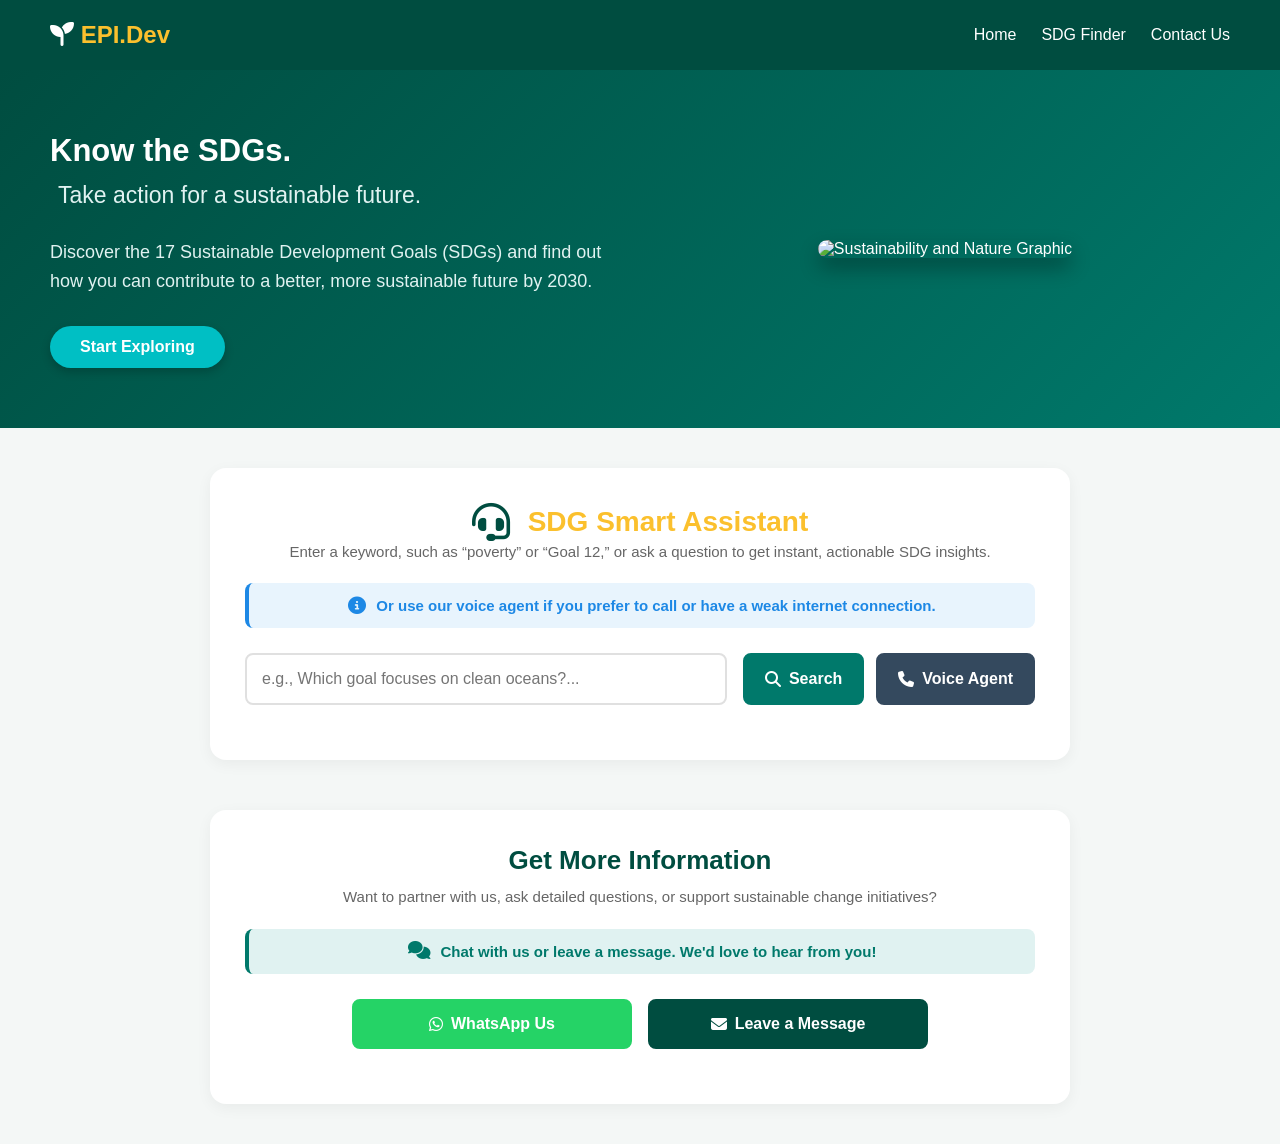
==== commit eaaf8920: "changed icon" ====
--- a/mini-project/index.html
+++ b/mini-project/index.html
@@ -34,7 +34,10 @@
 
     <main class="main-container">
         <section class="helper-box" id="helper">
-            <h2>🤖 SDG Smart Assistant</h2>
+<h2 style="display: inline-flex; align-items: center; justify-content: center; gap: 18px; width: 100%;">
+    <i class="fa-solid fa-headset" style="font-size: 38px; color: #004d40;"></i>
+    <span style="color: #fbc02d; font-weight: 700;">SDG Smart Assistant</span>
+</h2>
             <p class="subtitle">Enter a keyword, such as “poverty” or “Goal 12,” or ask a question to get instant, actionable SDG insights.</p>
             
             <p class="highlight-note bg-blue">
--- a/mini-project/style.css
+++ b/mini-project/style.css
@@ -162,16 +162,36 @@
     scroll-margin-top: 100px; 
 }
 
+/* Integrated Header Layout with SDG Wheel Logo Alignment */
+.assistant-heading-container {
+    display: flex;
+    align-items: center;
+    justify-content: center;
+    gap: 15px;
+    margin-bottom: 12px;
+    width: 100%;
+}
+
+.sdg-wheel-logo {
+    width: 44px;
+    height: 44px;
+    object-fit: contain;
+    flex-shrink: 0;
+}
+
 .helper-box h2 { 
-    margin-bottom: 10px; 
+    margin: 0;
     font-size: 28px;
     color: #004d40;
+    font-weight: 700;
+    line-height: 1.2;
 }
 
 .subtitle { 
     color: #666; 
-    margin-bottom: 15px; 
+    margin-bottom: 20px; 
     font-size: 15px; 
+    line-height: 1.5;
 }
 
 #sdg-form {
@@ -305,22 +325,6 @@
     color: #004d40; 
 }
 
-.response-main-text {
-    font-size: 16px;
-    font-weight: 600;
-    margin-bottom: 12px;
-}
-
-.action-box {
-    background-color: rgba(255, 255, 255, 0.6);
-    border-left: 4px solid #004d40;
-    padding: 15px;
-    border-radius: 4px;
-    font-size: 15px;
-    margin-top: 10px;
-    color: #2c3e50;
-}
-
 /* Global Functional Utility Class */
 .hidden { 
     display: none !important; 
@@ -352,7 +356,7 @@
     line-height: 1.5;
 }
 
-/* Unified Button Cluster Wrapper */
+/* Clean Form Interactive Button Row Wrapper */
 .contact-actions {
     display: flex;
     gap: 16px;
@@ -362,7 +366,7 @@
     align-items: center;
 }
 
-/* Shared button class to equalize <a> links and <button> inputs */
+/* Standardized button blueprints to keep matching visual scales */
 .submit-btn, .whatsapp-btn {
     flex: 1;
     max-width: 280px; 
@@ -405,7 +409,7 @@
     border-color: #128c7e;
 }
 
-/* Sub-Form Structural Context Blocks */
+/* Sub-Form Container Layout Structure Box Modifiers */
 .form-fields-wrapper {
     margin-top: 25px;
     padding-top: 25px;
@@ -436,7 +440,7 @@
     display: block;
 }
 
-/* Force elements to behave within boundaries */
+/* Normalizes dimensions on fields inside responsive wrappers */
 .form-group input, 
 .form-group textarea {
     width: 100% !important; 
@@ -472,77 +476,29 @@
    8. Responsive Mobile Media Queries
    ========================================================================== */
 @media (max-width: 768px) {
-    .navbar {
-        padding: 15px 20px;
-    }
-
+    .navbar { padding: 15px 20px; }
     .hero-section {
         flex-direction: column;
         padding: 40px 20px;
         text-align: center;
         gap: 30px;
     }
-
-    .hero-content {
-        max-width: 100%;
-    }
-
-    .hero-title-large {
-        font-size: 32px;
-        display: block;
-    }
-
-    .hero-title-sub {
-        font-size: 20px;
-        margin-left: 0;
-        display: block;
-    }
-
-    .hero-content p {
-        font-size: 16px;
-    }
-
-    .cta-btn {
-        width: 100%;
-    }
-
-    .hero-image img {
-        max-width: 100%;
-    }
-
-    .highlight-note {
-        flex-direction: column;
-        text-align: center;
-        padding: 15px;
-    }
-
-    .assistant-actions, .contact-actions {
-        flex-direction: column;
-        gap: 10px;
-    }
+    .hero-content { max-width: 100%; }
+    .hero-title-large { font-size: 32px; display: block; }
+    .hero-title-sub { font-size: 20px; margin-left: 0; display: block; }
+    .hero-content p { font-size: 16px; }
+    .cta-btn { width: 100%; }
+    .highlight-note { flex-direction: column; text-align: center; padding: 15px; }
+    .assistant-actions, .contact-actions { flex-direction: column; gap: 10px; }
 }
 
 @media (max-width: 480px) {
-    .navbar {
-        flex-direction: column;
-        gap: 10px;
-        padding: 15px 10px;
-    }
-
-    .nav-links {
-        gap: 15px;
-    }
-
-    .helper-box, .contact-section {
-        padding: 25px 15px;
-    }
+    .navbar { flex-direction: column; gap: 10px; padding: 15px 10px; }
+    .nav-links { gap: 15px; }
+    .helper-box, .contact-section { padding: 25px 15px; }
 }
 
 @media (min-width: 769px) {
-    #sdg-form {
-        flex-direction: row;
-    }
-    .assistant-actions {
-        width: auto;
-    }
+    #sdg-form { flex-direction: row; }
+    .assistant-actions { width: auto; }
 }
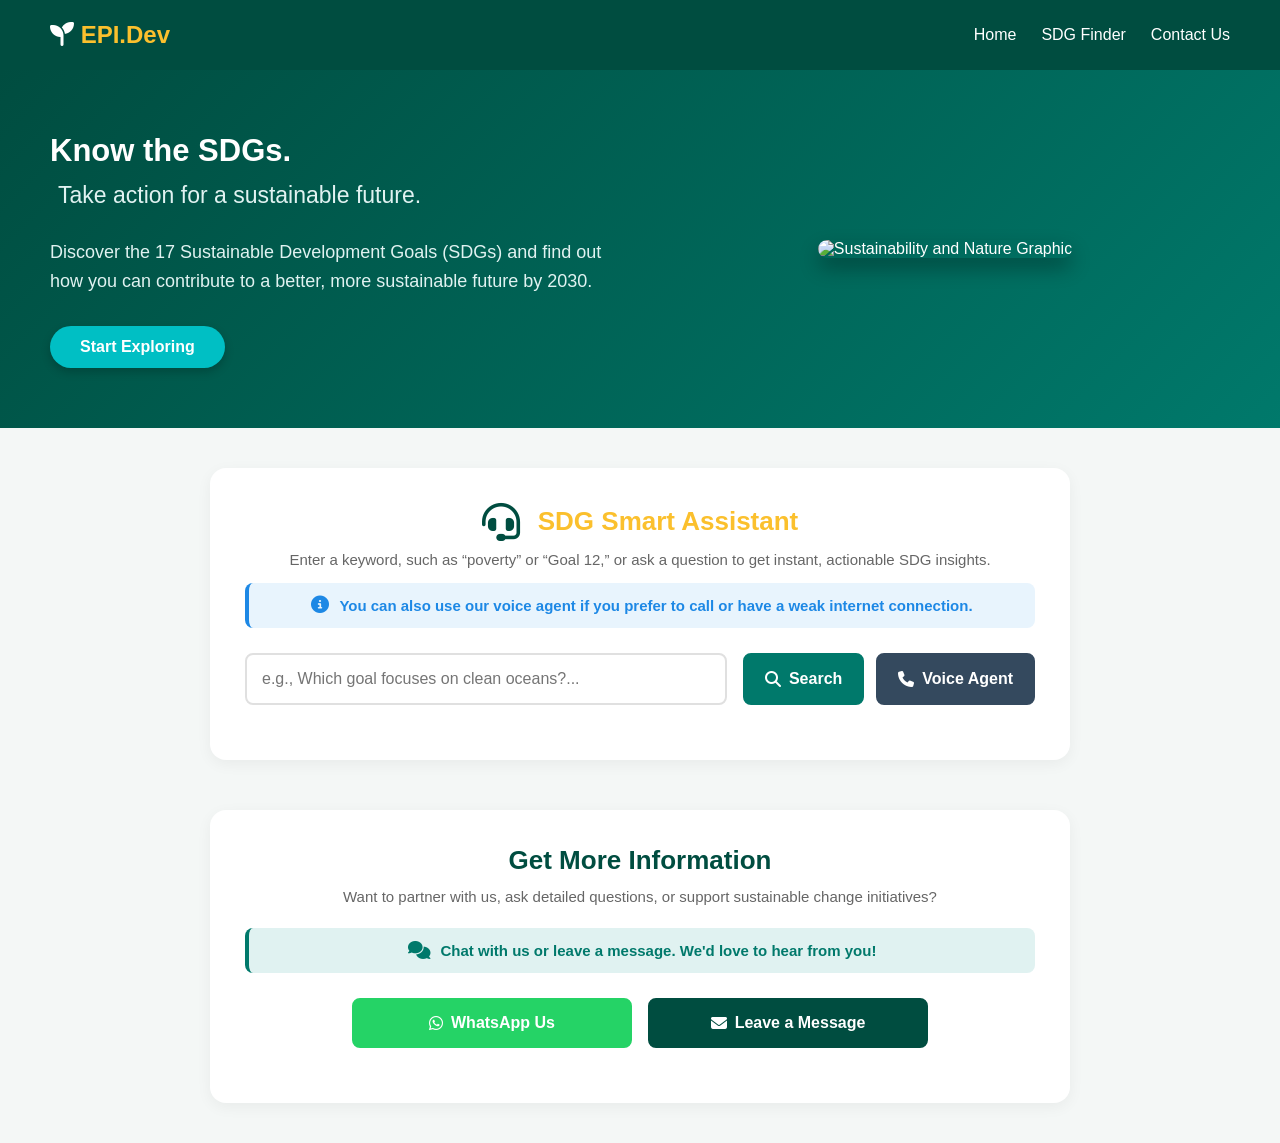
==== commit 70192b16: "minor edit" ====
--- a/mini-project/index.html
+++ b/mini-project/index.html
@@ -41,7 +41,7 @@
             <p class="subtitle">Enter a keyword, such as “poverty” or “Goal 12,” or ask a question to get instant, actionable SDG insights.</p>
             
             <p class="highlight-note bg-blue">
-                <i class="fa-solid fa-circle-info"></i> Or use our voice agent if you prefer to call or have a weak internet connection.
+                <i class="fa-solid fa-circle-info"></i> You can also use our voice agent if you prefer to call or have a weak internet connection.
             </p>
             
             <form id="sdg-form">
--- a/mini-project/style.css
+++ b/mini-project/style.css
@@ -162,36 +162,16 @@
     scroll-margin-top: 100px; 
 }
 
-/* Integrated Header Layout with SDG Wheel Logo Alignment */
-.assistant-heading-container {
-    display: flex;
-    align-items: center;
-    justify-content: center;
-    gap: 15px;
-    margin-bottom: 12px;
-    width: 100%;
-}
-
-.sdg-wheel-logo {
-    width: 44px;
-    height: 44px;
-    object-fit: contain;
-    flex-shrink: 0;
-}
-
 .helper-box h2 { 
-    margin: 0;
-    font-size: 28px;
+    margin-bottom: 10px; 
+    font-size: 26px;
     color: #004d40;
-    font-weight: 700;
-    line-height: 1.2;
 }
 
 .subtitle { 
     color: #666; 
-    margin-bottom: 20px; 
+    margin-bottom: 15px; 
     font-size: 15px; 
-    line-height: 1.5;
 }
 
 #sdg-form {
@@ -325,6 +305,22 @@
     color: #004d40; 
 }
 
+.response-main-text {
+    font-size: 16px;
+    font-weight: 600;
+    margin-bottom: 12px;
+}
+
+.action-box {
+    background-color: rgba(255, 255, 255, 0.6);
+    border-left: 4px solid #004d40;
+    padding: 15px;
+    border-radius: 4px;
+    font-size: 15px;
+    margin-top: 10px;
+    color: #2c3e50;
+}
+
 /* Global Functional Utility Class */
 .hidden { 
     display: none !important; 
@@ -356,7 +352,7 @@
     line-height: 1.5;
 }
 
-/* Clean Form Interactive Button Row Wrapper */
+/* Unified Button Cluster Wrapper */
 .contact-actions {
     display: flex;
     gap: 16px;
@@ -366,7 +362,7 @@
     align-items: center;
 }
 
-/* Standardized button blueprints to keep matching visual scales */
+/* Shared button class to equalize <a> links and <button> inputs */
 .submit-btn, .whatsapp-btn {
     flex: 1;
     max-width: 280px; 
@@ -409,7 +405,7 @@
     border-color: #128c7e;
 }
 
-/* Sub-Form Container Layout Structure Box Modifiers */
+/* Sub-Form Structural Context Blocks */
 .form-fields-wrapper {
     margin-top: 25px;
     padding-top: 25px;
@@ -440,7 +436,7 @@
     display: block;
 }
 
-/* Normalizes dimensions on fields inside responsive wrappers */
+/* Force elements to behave within boundaries */
 .form-group input, 
 .form-group textarea {
     width: 100% !important; 
@@ -476,29 +472,77 @@
    8. Responsive Mobile Media Queries
    ========================================================================== */
 @media (max-width: 768px) {
-    .navbar { padding: 15px 20px; }
+    .navbar {
+        padding: 15px 20px;
+    }
+
     .hero-section {
         flex-direction: column;
         padding: 40px 20px;
         text-align: center;
         gap: 30px;
     }
-    .hero-content { max-width: 100%; }
-    .hero-title-large { font-size: 32px; display: block; }
-    .hero-title-sub { font-size: 20px; margin-left: 0; display: block; }
-    .hero-content p { font-size: 16px; }
-    .cta-btn { width: 100%; }
-    .highlight-note { flex-direction: column; text-align: center; padding: 15px; }
-    .assistant-actions, .contact-actions { flex-direction: column; gap: 10px; }
+
+    .hero-content {
+        max-width: 100%;
+    }
+
+    .hero-title-large {
+        font-size: 32px;
+        display: block;
+    }
+
+    .hero-title-sub {
+        font-size: 20px;
+        margin-left: 0;
+        display: block;
+    }
+
+    .hero-content p {
+        font-size: 16px;
+    }
+
+    .cta-btn {
+        width: 100%;
+    }
+
+    .hero-image img {
+        max-width: 100%;
+    }
+
+    .highlight-note {
+        flex-direction: column;
+        text-align: center;
+        padding: 15px;
+    }
+
+    .assistant-actions, .contact-actions {
+        flex-direction: column;
+        gap: 10px;
+    }
 }
 
 @media (max-width: 480px) {
-    .navbar { flex-direction: column; gap: 10px; padding: 15px 10px; }
-    .nav-links { gap: 15px; }
-    .helper-box, .contact-section { padding: 25px 15px; }
+    .navbar {
+        flex-direction: column;
+        gap: 10px;
+        padding: 15px 10px;
+    }
+
+    .nav-links {
+        gap: 15px;
+    }
+
+    .helper-box, .contact-section {
+        padding: 25px 15px;
+    }
 }
 
 @media (min-width: 769px) {
-    #sdg-form { flex-direction: row; }
-    .assistant-actions { width: auto; }
+    #sdg-form {
+        flex-direction: row;
+    }
+    .assistant-actions {
+        width: auto;
+    }
 }
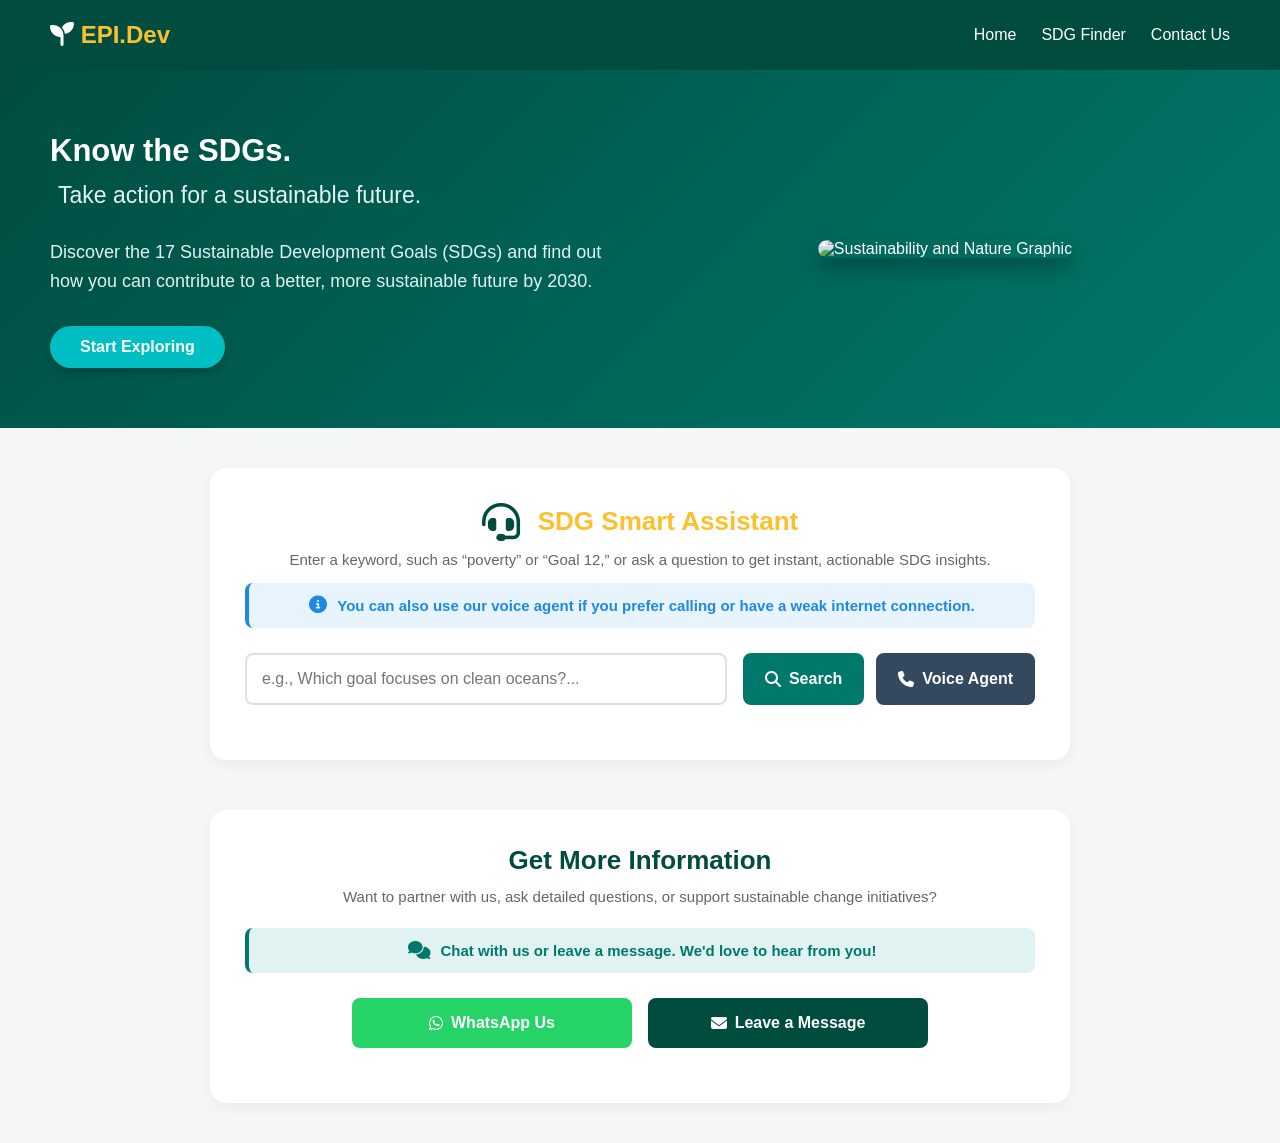
==== commit 791049be: "minor change" ====
--- a/mini-project/index.html
+++ b/mini-project/index.html
@@ -41,7 +41,7 @@
             <p class="subtitle">Enter a keyword, such as “poverty” or “Goal 12,” or ask a question to get instant, actionable SDG insights.</p>
             
             <p class="highlight-note bg-blue">
-                <i class="fa-solid fa-circle-info"></i> You can also use our voice agent if you prefer to call or have a weak internet connection.
+                <i class="fa-solid fa-circle-info"></i> You can also use our voice agent if you prefer calling or have a weak internet connection.
             </p>
             
             <form id="sdg-form">
